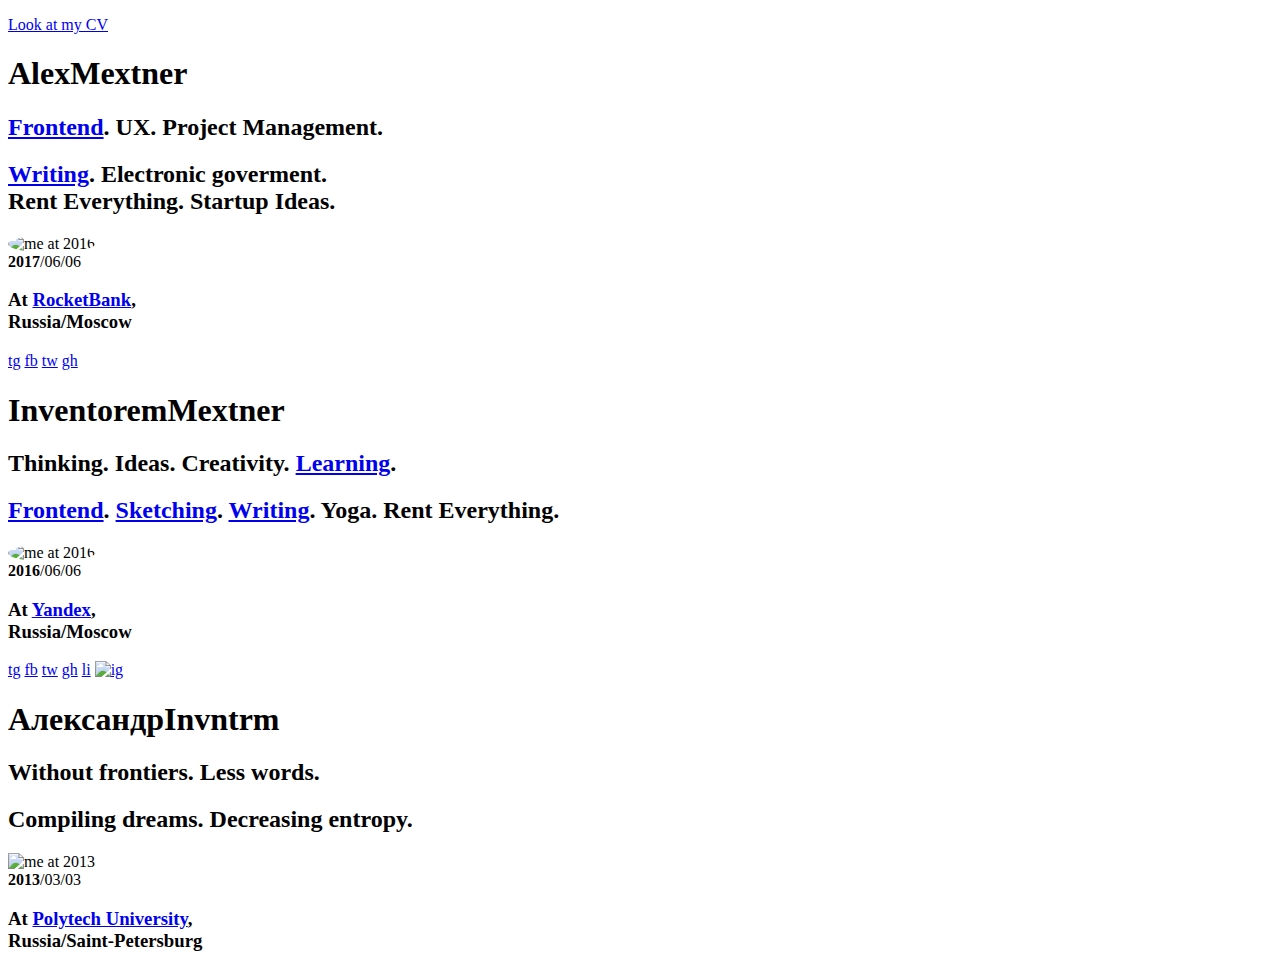
==== index.html @ 16f46b17 "init" ====
<!DOCTYPE html><head><title>Invntrm`s view</title><meta charset="utf-8"><link rel="stylesheet" href="sty2.css"></head>

<main>
    <article class="cv-box">
        <p><a href="//invntrm.ru/cv/">Look at my CV</a></p>
    </article>
    <article class="current">
      <section class="topics">
        <h1>Alex<span class="low-accent">Mextner</span></h1>
        <h2>
          <a class="term" href="https://github.com/a-x-">Frontend</a>. UX. <span class="term">Project Management</span>.
        </h2>
        <h2>
          <a class="term" href="https://t.me/invcast">Writing</a>. <span class="term">Electronic goverment</span>.</br>
          <span class="term">Rent Everything</span>. <span class="term">Startup Ideas</span>.
        </h2>
      </section>
      <section class="vue">
        <img alt="me at 2016" src="avatars/2017.jpg" class="img-actual img-square" style="border-radius: 50%;">
      </section>
      <section class="bindings">
        <div class="time low-accent"><b>2017</b>/06/06</div>
        <h3>At <a href="https://rocketbank.ru">RocketBank</a>,<br/>Russia/Moscow</h3>
        <section class="profiles">
          <span class="group">
            <a title="my telegram channel" href="https://t.me/invcast" class="tg">tg</a>
            <a title="facebook" href="https://www.facebook.com/a.gnrl" class="fb">fb</a>
            <a title="twitter" href="https://twitter.com/mxtnr" class="tw">tw</a>
          </span>
          <span class="group">
            <a title="github" href="https://github.com/a-x-" class="gh">gh</a>
          </span>
        </section>
      </section>
    </article>

    <article >
      <section class="topics">
        <h1>Inventorem<span class="low-accent">Mextner</span></h1>
        <h2>Thinking. Ideas. Creativity. <a href="https://www.coursera.org">Learning</a>.</h2>
        <h2>
          <a href="https://github.com/a-x-">Frontend</a>.
          <a href="https://www.instagram.com/mextner/">Sketching</a>.
          <a href="https://t.me/invcast">Writing</a>.
          Yoga.
          <span class="term">Rent Everything</span>.
        </h2>
      </section>
      <section class="vue">
        <img alt="me at 2016" src="avatars/2016.06.06.jpg" class="img-square" style="border-radius: 50%;">
      </section>
      <section class="bindings">
        <div class="time low-accent"><b>2016</b>/06/06</div>
        <h3>At <a href="http://mxtnr.ru#en">Yandex</a>,<br/>Russia/Moscow</h3>
        <section class="profiles">
          <span class="group">
            <a title="my telegram channel" href="https://t.me/invcast" class="tg">tg</a>
            <a title="facebook" href="https://www.facebook.com/a.gnrl" class="fb">fb</a>
            <a title="twitter" href="https://twitter.com/mxtnr" class="tw">tw</a>
          </span>
          <span class="group">
            <a title="github" href="https://github.com/a-x-" class="gh">gh</a>
            <a title="linkedin" href="https://linkedin.com/in/frontdev" class="li">li</a>
            <a title="instagram" href="https://www.instagram.com/mextner/" class="ig"><img alt="ig" src="/insta-icon.png?1" width="16" class="icon"></a>
          </span>
        </section>
      </section>
    </article>

    <article>
      <section class="topics">
        <h1>Александр<span class="low-accent">Invntrm</span></h1>
        <h2>Without frontiers. Less words.</h2>
        <h2>Compiling dreams. Decreasing entropy.</h2>
      </section>
      <section class="vue">
        <img alt="me at 2013" src="/avatars/2013.03.03.png">
      </section>
      <section class="bindings">
        <div class="time low-accent"><b>2013</b>/03/03</div>
        <h3>At <a href="http://www.spbstu.ru">Polytech University</a>,<br/>Russia/Saint-Petersburg</h3>
      </section>
    </article>
</main>
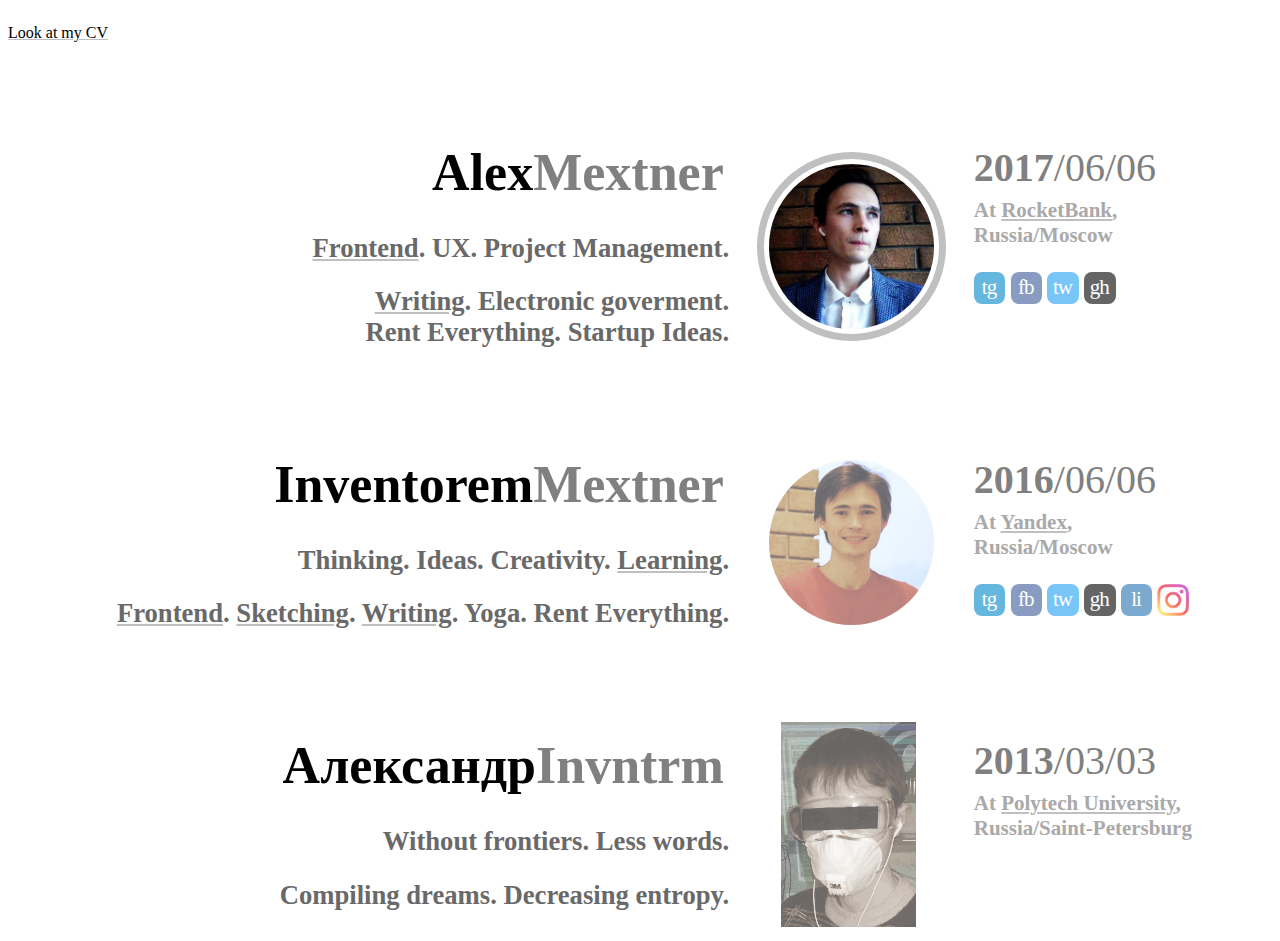
==== commit 482b6815: "add assets" ====
--- a/index.html
+++ b/index.html
@@ -1,4 +1,4 @@
-<!DOCTYPE html><head><title>Invntrm`s view</title><meta charset="utf-8"><link rel="stylesheet" href="sty2.css"></head>
+<!DOCTYPE html><head><title>Invntrm`s view</title><meta charset="utf-8"><link rel="stylesheet" href="/index/sty2.css"></head>
 
 <main>
     <article class="cv-box">
@@ -16,7 +16,7 @@
         </h2>
       </section>
       <section class="vue">
-        <img alt="me at 2016" src="avatars/2017.jpg" class="img-actual img-square" style="border-radius: 50%;">
+        <img alt="me at 2016" src="/index/avatars/2017.jpg" class="img-actual img-square" style="border-radius: 50%;">
       </section>
       <section class="bindings">
         <div class="time low-accent"><b>2017</b>/06/06</div>
@@ -47,7 +47,7 @@
         </h2>
       </section>
       <section class="vue">
-        <img alt="me at 2016" src="avatars/2016.06.06.jpg" class="img-square" style="border-radius: 50%;">
+        <img alt="me at 2016" src="/index/avatars/2016.06.06.jpg" class="img-square" style="border-radius: 50%;">
       </section>
       <section class="bindings">
         <div class="time low-accent"><b>2016</b>/06/06</div>
@@ -61,7 +61,7 @@
           <span class="group">
             <a title="github" href="https://github.com/a-x-" class="gh">gh</a>
             <a title="linkedin" href="https://linkedin.com/in/frontdev" class="li">li</a>
-            <a title="instagram" href="https://www.instagram.com/mextner/" class="ig"><img alt="ig" src="/insta-icon.png?1" width="16" class="icon"></a>
+            <a title="instagram" href="https://www.instagram.com/mextner/" class="ig"><img alt="ig" src="/index/insta-icon.png" width="16" class="icon"></a>
           </span>
         </section>
       </section>
@@ -74,7 +74,7 @@
         <h2>Compiling dreams. Decreasing entropy.</h2>
       </section>
       <section class="vue">
-        <img alt="me at 2013" src="/avatars/2013.03.03.png">
+        <img alt="me at 2013" src="/index/avatars/2013.03.03.png">
       </section>
       <section class="bindings">
         <div class="time low-accent"><b>2013</b>/03/03</div>
--- a/index/sty2.css
+++ b/index/sty2.css
@@ -0,0 +1,123 @@
+a {color: inherit; text-decoration: underline; text-decoration-skip: objects; text-decoration-color: silver;}
+.group {white-space: nowrap; display: inline-block;}
+.low-accent{color:gray;}
+.img-actual{opacity: 1; box-shadow: 0 0 0 5px white, 0 0 0 12px silver;}
+.img-square{width: 165px;height: 165px;margin-left: 45px;}
+
+section.topics {
+    flex-basis: 60%;
+    text-align: right;
+}
+
+section.vue {
+    flex-basis: 250px;
+    display: flex;
+    flex-shrink: 0;
+}
+@media (max-width: 1024px) {
+    section.vue img { display: none; }
+    section.vue { flex-basis: 50px; }
+}
+
+section.bindings {
+    flex-basis: 25%;
+}
+
+section.bindings .group {line-height: 1.5em;}
+
+h1{color:black; margin-bottom: 0.6em;}
+
+h2{font-size: 20pt; color:dimgray; margin-right: -.2em;/* trailing dots */}
+
+h1, .time {
+    margin-top: 0.4em;
+    font-size: 52px;
+}
+
+h3 {
+    font-size: 21px;
+    color: darkgray;
+    margin-top: 0;
+}
+
+img {
+    opacity: 0.6;
+    width: 135px;
+    margin: auto;
+    display: block;
+}
+
+main article {
+    display: flex;
+    width: 100%;
+}
+.cv-box {
+    display: inline-flex;
+    width: auto;
+    position: fixed;
+    justify-content: flex-start;
+    top: 1em;
+}
+@media (max-width: 1300px) {
+    .cv-box { position: static; }
+}
+
+main article + article {
+    margin-top: 4em;
+}
+
+.time {
+    display: inline-block;
+    font-size: 30pt;
+    line-height: 60px;
+    font-family: 'Helvetica Neue';
+}
+
+.term { white-space: nowrap; }
+
+section.profiles {
+    font-weight: 500;
+    font-size: 21px;
+    font-family: 'Helvetica Neue';
+    opacity: .6;
+}
+
+section.profiles a {
+    text-decoration: none;
+    display: inline-block;
+    width: 1.5em;
+    text-align: center;
+    line-height: 1.5em;
+    color: white;
+    vertical-align: text-top;
+    letter-spacing: -1px;
+    border-radius: 8px;
+    text-indent: -1px;
+}
+
+img.icon {
+    width: 1.5em;
+    margin: 0;
+    opacity: 1;
+    display: inline-block;
+}
+
+a.fb {
+    background: #3b5998;
+}
+
+a.gh {
+    background: black;
+}
+
+a.li {
+    background: #2672ae;
+}
+
+a.tg {
+    background: #0088cc;
+}
+
+a.tw {
+    background: #1da1f2;
+}
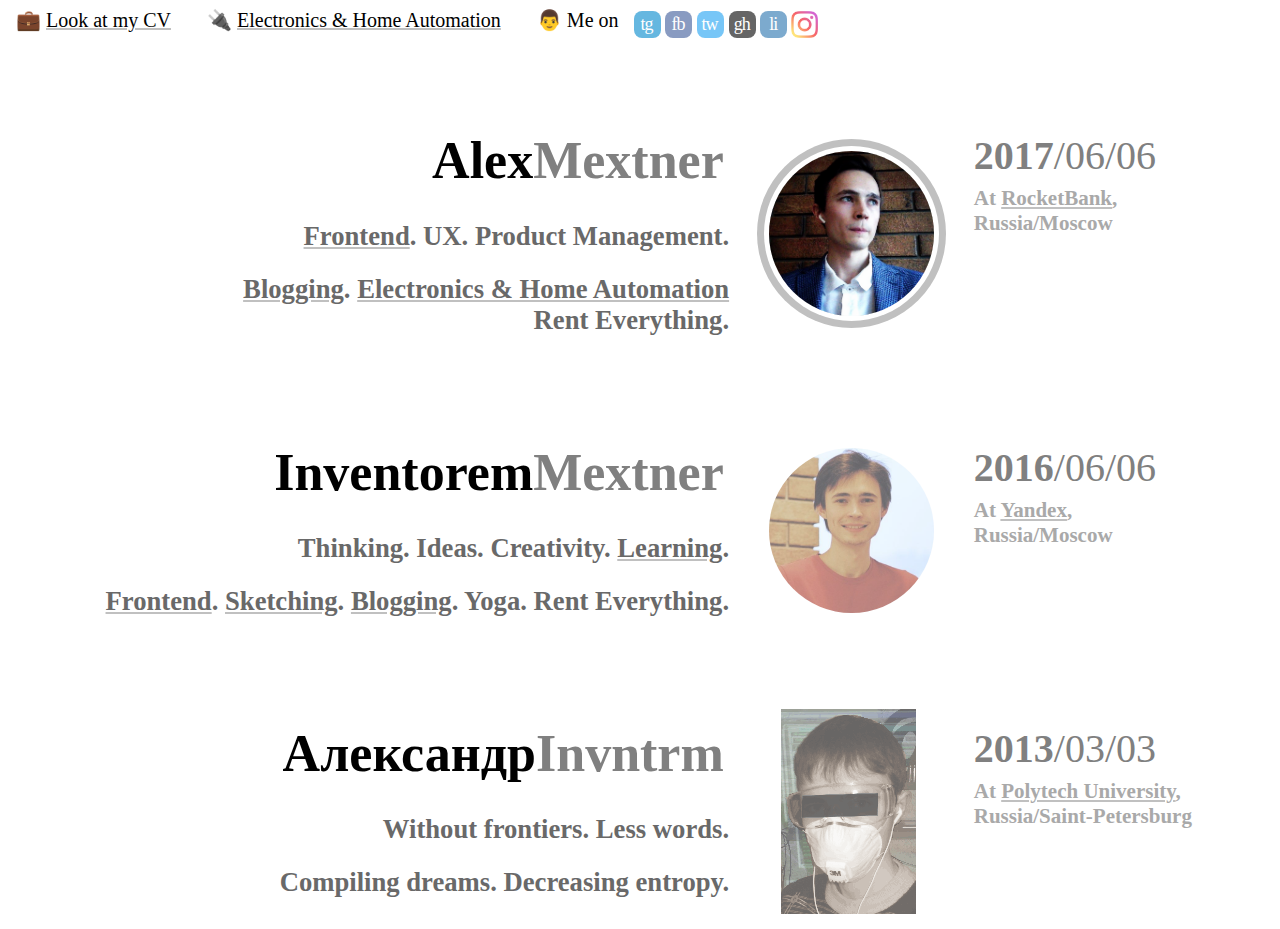
==== commit b12bc615: "add telegram links, move contacts to top" ====
--- a/index.html
+++ b/index.html
@@ -1,18 +1,36 @@
 <!DOCTYPE html><head><title>Invntrm`s view</title><meta charset="utf-8"><link rel="stylesheet" href="/index/sty2.css"></head>
 
 <main>
-    <article class="cv-box">
-        <p><a href="//invntrm.ru/cv/">Look at my CV</a></p>
+    <article class="aside-nav">
+        <div class="link">💼 <a href="//invntrm.ru/cv/">Look at my CV</a></div>
+        <div class="link">🔌 <a href="https://www.notion.so/thismoment/Home-Automation-Electronics-8db72c9f45ac4a3eb499dc603bc7cd04">Electronics & Home Automation</a></div>
+
+        <div class="nav-profiles">
+          👨 Me on &nbsp;
+          <span class="profiles">
+          <span class="group">
+            <a title="my telegram channel" href="tg://resolve?domain=invcast" class="tg">tg</a>
+            <a title="facebook" href="https://www.facebook.com/a.gnrl" class="fb">fb</a>
+            <a title="twitter" href="https://twitter.com/mxtnr" class="tw">tw</a>
+          </span>
+          <span class="group">
+            <a title="github" href="https://github.com/a-x-" class="gh">gh</a>
+            <a title="linkedin" href="https://linkedin.com/in/frontdev" class="li">li</a>
+            <a title="instagram" href="https://www.instagram.com/mextner/" class="ig"><img alt="ig" src="/index/insta-icon.png" width="16" class="icon"></a>
+          </span>
+        </span>
+        </div>
     </article>
+
     <article class="current">
       <section class="topics">
         <h1>Alex<span class="low-accent">Mextner</span></h1>
         <h2>
-          <a class="term" href="https://github.com/a-x-">Frontend</a>. UX. <span class="term">Project Management</span>.
+          <a class="term" href="https://github.com/a-x-">Frontend</a>. UX. <span class="term">Product Management</span>.
         </h2>
         <h2>
-          <a class="term" href="https://t.me/invcast">Writing</a>. <span class="term">Electronic goverment</span>.</br>
-          <span class="term">Rent Everything</span>. <span class="term">Startup Ideas</span>.
+          <a class="term" href="tg://resolve?domain=invcast">Blogging</a>. <a href="https://www.notion.so/thismoment/Home-Automation-Electronics-8db72c9f45ac4a3eb499dc603bc7cd04">Electronics & Home Automation</a></br>
+          <span class="term">Rent Everything</span>.
         </h2>
       </section>
       <section class="vue">
@@ -21,16 +39,6 @@
       <section class="bindings">
         <div class="time low-accent"><b>2017</b>/06/06</div>
         <h3>At <a href="https://rocketbank.ru">RocketBank</a>,<br/>Russia/Moscow</h3>
-        <section class="profiles">
-          <span class="group">
-            <a title="my telegram channel" href="https://t.me/invcast" class="tg">tg</a>
-            <a title="facebook" href="https://www.facebook.com/a.gnrl" class="fb">fb</a>
-            <a title="twitter" href="https://twitter.com/mxtnr" class="tw">tw</a>
-          </span>
-          <span class="group">
-            <a title="github" href="https://github.com/a-x-" class="gh">gh</a>
-          </span>
-        </section>
       </section>
     </article>
 
@@ -41,7 +49,7 @@
         <h2>
           <a href="https://github.com/a-x-">Frontend</a>.
           <a href="https://www.instagram.com/mextner/">Sketching</a>.
-          <a href="https://t.me/invcast">Writing</a>.
+          <a href="tg://resolve?domain=invcast">Blogging</a>.
           Yoga.
           <span class="term">Rent Everything</span>.
         </h2>
@@ -52,18 +60,6 @@
       <section class="bindings">
         <div class="time low-accent"><b>2016</b>/06/06</div>
         <h3>At <a href="http://mxtnr.ru#en">Yandex</a>,<br/>Russia/Moscow</h3>
-        <section class="profiles">
-          <span class="group">
-            <a title="my telegram channel" href="https://t.me/invcast" class="tg">tg</a>
-            <a title="facebook" href="https://www.facebook.com/a.gnrl" class="fb">fb</a>
-            <a title="twitter" href="https://twitter.com/mxtnr" class="tw">tw</a>
-          </span>
-          <span class="group">
-            <a title="github" href="https://github.com/a-x-" class="gh">gh</a>
-            <a title="linkedin" href="https://linkedin.com/in/frontdev" class="li">li</a>
-            <a title="instagram" href="https://www.instagram.com/mextner/" class="ig"><img alt="ig" src="/index/insta-icon.png" width="16" class="icon"></a>
-          </span>
-        </section>
       </section>
     </article>
 
@@ -82,3 +78,6 @@
       </section>
     </article>
 </main>
+<script>
+[].slice.call(document.querySelectorAll('.link')).forEach((l) => {const url = l.querySelector('a').href; l.onclick=()=>location.href=url});
+</script>
--- a/index/sty2.css
+++ b/index/sty2.css
@@ -51,15 +51,36 @@
     display: flex;
     width: 100%;
 }
-.cv-box {
+.aside-nav {
     display: inline-flex;
     width: auto;
     position: fixed;
     justify-content: flex-start;
     top: 1em;
+    flex-direction: column;
+    font-size: 20px;
+    background: rgba(255, 255, 255, .8);
+}
+.aside-nav .link {
+    padding: 0 .4em;
+    cursor: pointer;
+}
+.aside-nav .link:hover {
+    background: rgba(55, 53, 47, 0.0784314);
+    border-radius: 3px;
+}
+.nav-profiles {
+    padding: 0 .4em
+}
+.nav-profiles .group {
+    font-size: 18px;
+}
+@media (min-width: 1299px) {
+    .aside-nav > *:not(:first-child) { margin-top: .5ex; }
 }
 @media (max-width: 1300px) {
-    .cv-box { position: static; }
+    .aside-nav { position: static; flex-direction: row; }
+    .aside-nav > *:not(:first-child) { margin-left: 1em; }
 }
 
 main article + article {
@@ -75,14 +96,14 @@
 
 .term { white-space: nowrap; }
 
-section.profiles {
+.profiles {
     font-weight: 500;
     font-size: 21px;
     font-family: 'Helvetica Neue';
     opacity: .6;
 }
 
-section.profiles a {
+.profiles a {
     text-decoration: none;
     display: inline-block;
     width: 1.5em;
